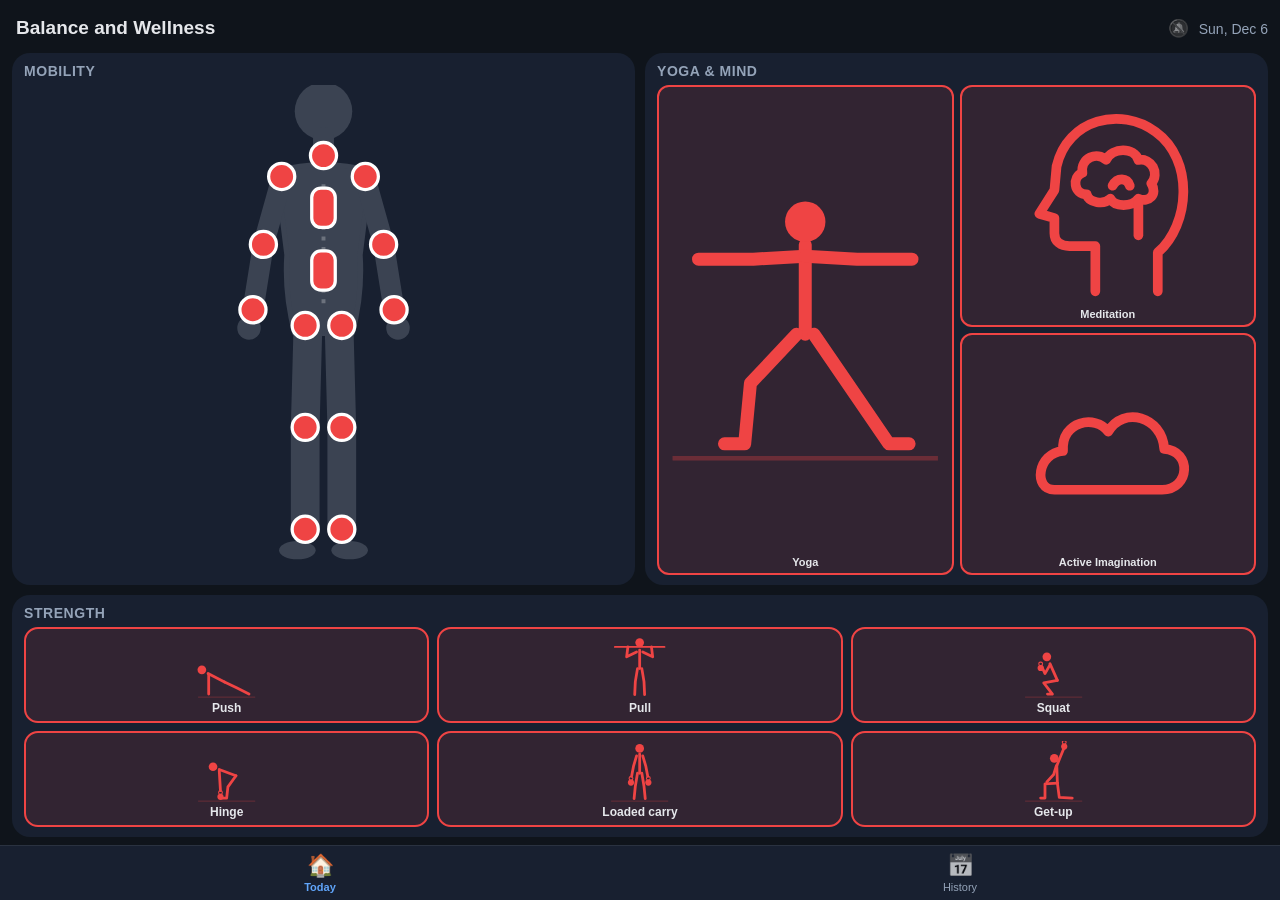
==== docs/index.html @ 4577eb5e "Add files via upload" ====
<!doctype html>
<html lang="en">
<head>
<meta charset="utf-8">
<meta name="viewport" content="width=device-width, initial-scale=1, viewport-fit=cover">
<meta http-equiv="Content-Security-Policy" content="default-src 'self'; script-src 'self'; style-src 'self' 'unsafe-inline'; img-src 'self' data:; object-src 'none'; base-uri 'self'">
<title>Balance and Wellness</title>
<meta name="theme-color" content="#0f141b">
<meta name="apple-mobile-web-app-capable" content="yes">
<meta name="mobile-web-app-capable" content="yes">
<meta name="apple-mobile-web-app-status-bar-style" content="black-translucent">
<meta name="apple-mobile-web-app-title" content="Balance and Wellness">
<link rel="apple-touch-icon" href="icons/icon-180.png">
<link rel="icon" href="icons/icon.svg" type="image/svg+xml">
<link rel="manifest" href="manifest.webmanifest">
<link rel="stylesheet" href="style.css">
</head>
<body>
<header>
  <h1 id="title">Balance and Wellness</h1>
  <div class="hdr"><button id="bell" class="bell" type="button"></button><button id="date" class="date" type="button"></button></div>
</header>
<main id="app"></main>
<nav>
  <button type="button" data-tab="today" class="on"><span aria-hidden="true">&#127968;</span>Today</button>
  <button type="button" data-tab="history"><span aria-hidden="true">&#128197;</span>History</button>
</nav>
<div class="toast" id="toast" role="status" aria-live="polite"><span id="toastMsg"></span><button id="undo" type="button">Undo</button></div>
<div class="notif" id="notif" role="status" aria-live="polite">
  <img src="icons/icon-180.png" alt="">
  <div><div class="nh"><b>BALANCE AND WELLNESS</b><span id="notifLabel"></span></div><div id="notifTitle" class="nt"></div><div id="notifBody" class="nb"></div></div>
</div>
<script src="core.js"></script>
<script src="figures.js"></script>
<script src="app.js"></script>
</body>
</html>
---- docs/style.css ----
* { box-sizing: border-box; -webkit-tap-highlight-color: transparent; }
html, body { margin: 0; height: 100%; overflow: hidden; }
body {
  height: 100dvh; display: flex; flex-direction: column; padding-top: env(safe-area-inset-top);
  font-family: -apple-system, "Segoe UI", Roboto, sans-serif; background: #0f141b; color: #e5e7eb;
  -webkit-user-select: none; user-select: none; touch-action: manipulation;
}
button { font: inherit; color: inherit; }
header { padding: 14px 12px 4px 16px; display: flex; justify-content: space-between; align-items: baseline; gap: 6px; }
h1 { margin: 0; font-size: 19px; font-weight: 800; flex: 1; min-width: 0; white-space: nowrap; overflow: hidden; text-overflow: ellipsis; }
.date { background: none; border: 0; padding: 4px 0 4px 4px; color: #94a3b8; font-size: 14px; white-space: nowrap; }
.date.sim { cursor: pointer; }
.date.sim:hover { color: #e5e7eb; text-decoration: underline dotted; }
.date b { color: #f59e0b; font-weight: 700; margin-left: 4px; }
.hdr { display: flex; align-items: baseline; gap: 4px; }
.bell { background: none; border: 0; padding: 4px 2px; font-size: 17px; cursor: pointer; }
.bell[data-on="0"] { filter: grayscale(1); opacity: .6; }

.notif { position: fixed; left: 10px; right: 10px; top: calc(env(safe-area-inset-top) + 6px); z-index: 20; pointer-events: none;
  display: grid; grid-template-columns: 38px 1fr; gap: 10px; padding: 10px 12px; border-radius: 18px;
  background: #2a3346f2; color: #fff; box-shadow: 0 10px 30px #000a; transform: translateY(calc(-100% - 60px)); transition: transform .3s; }
.notif.show { transform: none; }
.notif img { width: 38px; height: 38px; border-radius: 9px; }
.nh { display: flex; justify-content: space-between; font-size: 11px; color: #cbd5e1; letter-spacing: .04em; }
.nt { font-weight: 700; font-size: 15px; margin-top: 1px; }
.nb { font-size: 13px; line-height: 1.3; white-space: pre-line; color: #e2e8f0; }

main { flex: 1; min-height: 0; display: flex; flex-direction: column; }
.pane { flex: 1; min-height: 0; display: flex; flex-direction: column; padding: 6px 12px 8px; gap: 10px; overflow: auto; scrollbar-width: none; }
.pane::-webkit-scrollbar { display: none; }
.pane[hidden] { display: none; }
.card { background: #182030; border-radius: 18px; padding: 10px 12px; }
h2 { margin: 0 0 6px; font-size: 14px; letter-spacing: .04em; text-transform: uppercase; color: #94a3b8; }
h3 { margin: 0 0 6px; padding-bottom: 4px; font-size: 13px; color: #e5e7eb; border-bottom: 1px solid #ffffff1f; }

.row2 { flex: 1; min-height: 0; display: grid; grid-template-columns: minmax(0, 1fr) minmax(0, 1fr); gap: 10px; }
.row2 .card { display: flex; flex-direction: column; min-height: 0; }
.body { flex: 1 1 0; min-height: 0; width: 100%; display: block; }
.body [data-item] { cursor: pointer; outline: none; }
.body [data-item]:focus-visible circle, .body [data-item]:focus-visible rect { stroke: #60a5fa; }
.mind { flex: 1 1 0; min-height: 0; display: grid; grid-template-columns: minmax(0, 1fr) minmax(0, 1fr); grid-template-rows: minmax(0, 1fr) minmax(0, 1fr); gap: 6px; }
.mt { position: relative; min-height: 0; display: flex; flex-direction: column; align-items: center; justify-content: center; gap: 2px; padding: 4px 2px; border-radius: 12px; border: 2px solid; cursor: pointer; }
.mt-yoga { grid-row: 1 / span 2; }
.mt .fig { flex: 1 1 0; min-height: 0; width: 100%; }
.mt .nm { font-size: 11px; font-weight: 600; line-height: 1.15; text-align: center; }
.sgrid { display: grid; grid-template-columns: repeat(3, minmax(0, 1fr)); gap: 8px; }
.st { position: relative; border-radius: 14px; padding: 8px 4px 6px; text-align: center; cursor: pointer; border: 2px solid; }
.st .fig { width: 100%; height: 62px; display: block; }
.st .nm { font-size: 12px; font-weight: 600; white-space: nowrap; margin-top: 2px; }
.done { position: absolute; top: 5px; right: 5px; width: 18px; height: 18px; border-radius: 50%; color: #0f172a; font-size: 12px; font-weight: 800; line-height: 18px; text-align: center; }

.hcard { min-height: 0; display: flex; flex-direction: column; }
.heat { flex: 1 1 0; min-height: 0; display: grid; grid-template-columns: 100px repeat(28, minmax(0, 1fr)); grid-auto-rows: minmax(0, 1fr); gap: 2px; }
.hl { font-size: 11px; color: #cbd5e1; padding-right: 6px; align-self: center; white-space: nowrap; overflow: hidden; text-overflow: ellipsis; }
.cell { border-radius: 2px; opacity: .85; }
.cell[data-band="green"] { background: #22c55e; }
.cell[data-band="yellow"] { background: #eab308; }
.cell[data-band="orange"] { background: #f97316; }
.cell[data-band="red"] { background: #ef4444; }
.cell[data-band="none"] { background: #ffffff10; }

nav { display: grid; grid-template-columns: repeat(2, 1fr); background: #182030; border-top: 1px solid #ffffff14; padding: 6px 0 calc(6px + env(safe-area-inset-bottom)); }
nav button { background: none; border: 0; font-size: 11px; color: #94a3b8; display: flex; flex-direction: column; align-items: center; gap: 2px; cursor: pointer; }
nav button span { font-size: 22px; filter: grayscale(1); opacity: .7; }
nav button.on { color: #60a5fa; font-weight: 700; }
nav button.on span { filter: none; opacity: 1; }

.toast { position: fixed; left: 12px; right: 12px; top: calc(env(safe-area-inset-top) + 6px); background: #f8fafc; color: #0f172a; border-radius: 14px; padding: 6px 6px 6px 16px; display: flex; justify-content: space-between; align-items: center; transform: translateY(calc(-100% - 60px)); transition: transform .25s; font-size: 15px; box-shadow: 0 8px 30px #0008; z-index: 10; }
.toast.show { transform: none; }
.toast button { background: #2563eb; color: #fff; border: 0; border-radius: 10px; padding: 8px 14px; font-weight: 700; font-size: 15px; cursor: pointer; }
.toast button[hidden] { display: none; }
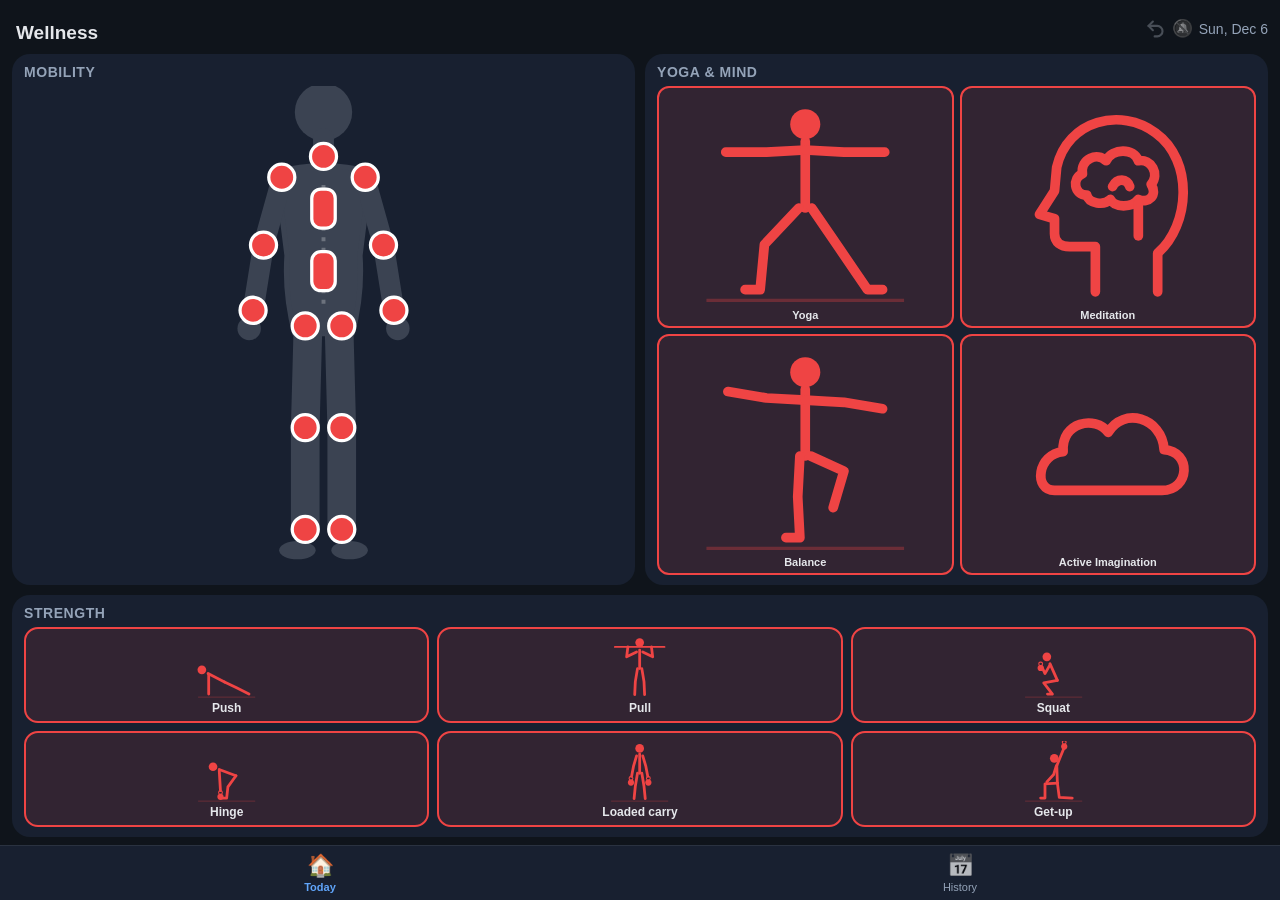
==== commit 32d14428: "days since last" ====
--- a/docs/index.html
+++ b/docs/index.html
@@ -4,7 +4,7 @@
 <meta charset="utf-8">
 <meta name="viewport" content="width=device-width, initial-scale=1, viewport-fit=cover">
 <meta http-equiv="Content-Security-Policy" content="default-src 'self'; script-src 'self'; style-src 'self' 'unsafe-inline'; img-src 'self' data:; object-src 'none'; base-uri 'self'">
-<title>Balance and Wellness</title>
+<title>Wellness</title>
 <meta name="theme-color" content="#0f141b">
 <meta name="apple-mobile-web-app-capable" content="yes">
 <meta name="mobile-web-app-capable" content="yes">
@@ -17,15 +17,21 @@
 </head>
 <body>
 <header>
-  <h1 id="title">Balance and Wellness</h1>
-  <div class="hdr"><button id="bell" class="bell" type="button"></button><button id="date" class="date" type="button"></button></div>
+  <h1 id="title">Wellness</h1>
+  <div class="hdr"><button id="undo" class="undo" type="button" aria-label="Undo today's logs" aria-haspopup="dialog" disabled><svg viewBox="0 0 24 24" aria-hidden="true"><path d="M9 14 4 9l5-5"/><path d="M4 9h10a6 6 0 0 1 0 12h-3"/></svg></button><button id="bell" class="bell" type="button"></button><button id="date" class="date" type="button"></button></div>
 </header>
 <main id="app"></main>
 <nav>
   <button type="button" data-tab="today" class="on"><span aria-hidden="true">&#127968;</span>Today</button>
   <button type="button" data-tab="history"><span aria-hidden="true">&#128197;</span>History</button>
 </nav>
-<div class="toast" id="toast" role="status" aria-live="polite"><span id="toastMsg"></span><button id="undo" type="button">Undo</button></div>
+<div class="toast" id="toast" role="status" aria-live="polite"><span id="toastMsg"></span></div>
+<div class="sheet" id="sheet" hidden>
+  <div class="pop" role="dialog" aria-modal="true" aria-labelledby="popTitle">
+    <div class="poph"><h2 id="popTitle">Logged today</h2><button id="popClose" type="button">Done</button></div>
+    <ol id="popList"></ol>
+  </div>
+</div>
 <div class="notif" id="notif" role="status" aria-live="polite">
   <img src="icons/icon-180.png" alt="">
   <div><div class="nh"><b>BALANCE AND WELLNESS</b><span id="notifLabel"></span></div><div id="notifTitle" class="nt"></div><div id="notifBody" class="nb"></div></div>
--- a/docs/style.css
+++ b/docs/style.css
@@ -8,13 +8,31 @@
 button { font: inherit; color: inherit; }
 header { padding: 14px 12px 4px 16px; display: flex; justify-content: space-between; align-items: baseline; gap: 6px; }
 h1 { margin: 0; font-size: 19px; font-weight: 800; flex: 1; min-width: 0; white-space: nowrap; overflow: hidden; text-overflow: ellipsis; }
-.date { background: none; border: 0; padding: 4px 0 4px 4px; color: #94a3b8; font-size: 14px; white-space: nowrap; }
+.date { background: none; border: 0; padding: 4px 0 4px 2px; color: #94a3b8; font-size: 14px; white-space: nowrap; }
 .date.sim { cursor: pointer; }
 .date.sim:hover { color: #e5e7eb; text-decoration: underline dotted; }
 .date b { color: #f59e0b; font-weight: 700; margin-left: 4px; }
-.hdr { display: flex; align-items: baseline; gap: 4px; }
+.hdr { display: flex; align-items: center; gap: 2px; }
 .bell { background: none; border: 0; padding: 4px 2px; font-size: 17px; cursor: pointer; }
 .bell[data-on="0"] { filter: grayscale(1); opacity: .6; }
+.undo { background: none; border: 0; padding: 4px 2px; color: #cbd5e1; cursor: pointer; line-height: 0; }
+.undo svg { width: 21px; height: 21px; fill: none; stroke: currentColor; stroke-width: 2.4; stroke-linecap: round; stroke-linejoin: round; }
+.undo:disabled { opacity: .3; cursor: default; }
+
+.sheet { position: fixed; inset: 0; z-index: 30; background: #0009; display: flex; flex-direction: column; align-items: flex-end;
+  padding: calc(env(safe-area-inset-top) + 44px) 10px calc(env(safe-area-inset-bottom) + 10px); }
+.sheet[hidden] { display: none; }
+.pop { width: min(100%, 300px); max-height: 100%; min-height: 0; display: flex; flex-direction: column; padding: 8px 12px 6px;
+  background: #222c3e; border-radius: 18px; box-shadow: 0 10px 30px #000a; }
+.poph { display: flex; justify-content: space-between; align-items: center; }
+.poph h2 { margin: 0; }
+#popClose { background: none; border: 0; padding: 6px 0 6px 12px; color: #60a5fa; font-weight: 700; font-size: 15px; cursor: pointer; }
+/* Rows shrink so a full day (every item logged) still fits without scrolling. */
+#popList { list-style: none; margin: 0; padding: 0; flex: 0 1 auto; min-height: 0; display: flex; flex-direction: column; }
+#popList li { flex: 0 1 42px; min-height: 0; display: flex; align-items: center; justify-content: space-between; gap: 8px;
+  border-top: 1px solid #ffffff14; font-size: 15px; }
+#popList button { align-self: stretch; margin: 3px 0; min-height: 0; padding: 0 14px; border: 0; border-radius: 9px;
+  background: #2563eb; color: #fff; font-size: 13px; font-weight: 700; cursor: pointer; }
 
 .notif { position: fixed; left: 10px; right: 10px; top: calc(env(safe-area-inset-top) + 6px); z-index: 20; pointer-events: none;
   display: grid; grid-template-columns: 38px 1fr; gap: 10px; padding: 10px 12px; border-radius: 18px;
@@ -40,7 +58,6 @@
 .body [data-item]:focus-visible circle, .body [data-item]:focus-visible rect { stroke: #60a5fa; }
 .mind { flex: 1 1 0; min-height: 0; display: grid; grid-template-columns: minmax(0, 1fr) minmax(0, 1fr); grid-template-rows: minmax(0, 1fr) minmax(0, 1fr); gap: 6px; }
 .mt { position: relative; min-height: 0; display: flex; flex-direction: column; align-items: center; justify-content: center; gap: 2px; padding: 4px 2px; border-radius: 12px; border: 2px solid; cursor: pointer; }
-.mt-yoga { grid-row: 1 / span 2; }
 .mt .fig { flex: 1 1 0; min-height: 0; width: 100%; }
 .mt .nm { font-size: 11px; font-weight: 600; line-height: 1.15; text-align: center; }
 .sgrid { display: grid; grid-template-columns: repeat(3, minmax(0, 1fr)); gap: 8px; }
@@ -65,7 +82,5 @@
 nav button.on { color: #60a5fa; font-weight: 700; }
 nav button.on span { filter: none; opacity: 1; }
 
-.toast { position: fixed; left: 12px; right: 12px; top: calc(env(safe-area-inset-top) + 6px); background: #f8fafc; color: #0f172a; border-radius: 14px; padding: 6px 6px 6px 16px; display: flex; justify-content: space-between; align-items: center; transform: translateY(calc(-100% - 60px)); transition: transform .25s; font-size: 15px; box-shadow: 0 8px 30px #0008; z-index: 10; }
+.toast { position: fixed; left: 12px; right: 12px; top: calc(env(safe-area-inset-top) + 6px); background: #f8fafc; color: #0f172a; border-radius: 14px; padding: 12px 16px; transform: translateY(calc(-100% - 60px)); transition: transform .25s; font-size: 15px; box-shadow: 0 8px 30px #0008; z-index: 10; }
 .toast.show { transform: none; }
-.toast button { background: #2563eb; color: #fff; border: 0; border-radius: 10px; padding: 8px 14px; font-weight: 700; font-size: 15px; cursor: pointer; }
-.toast button[hidden] { display: none; }
